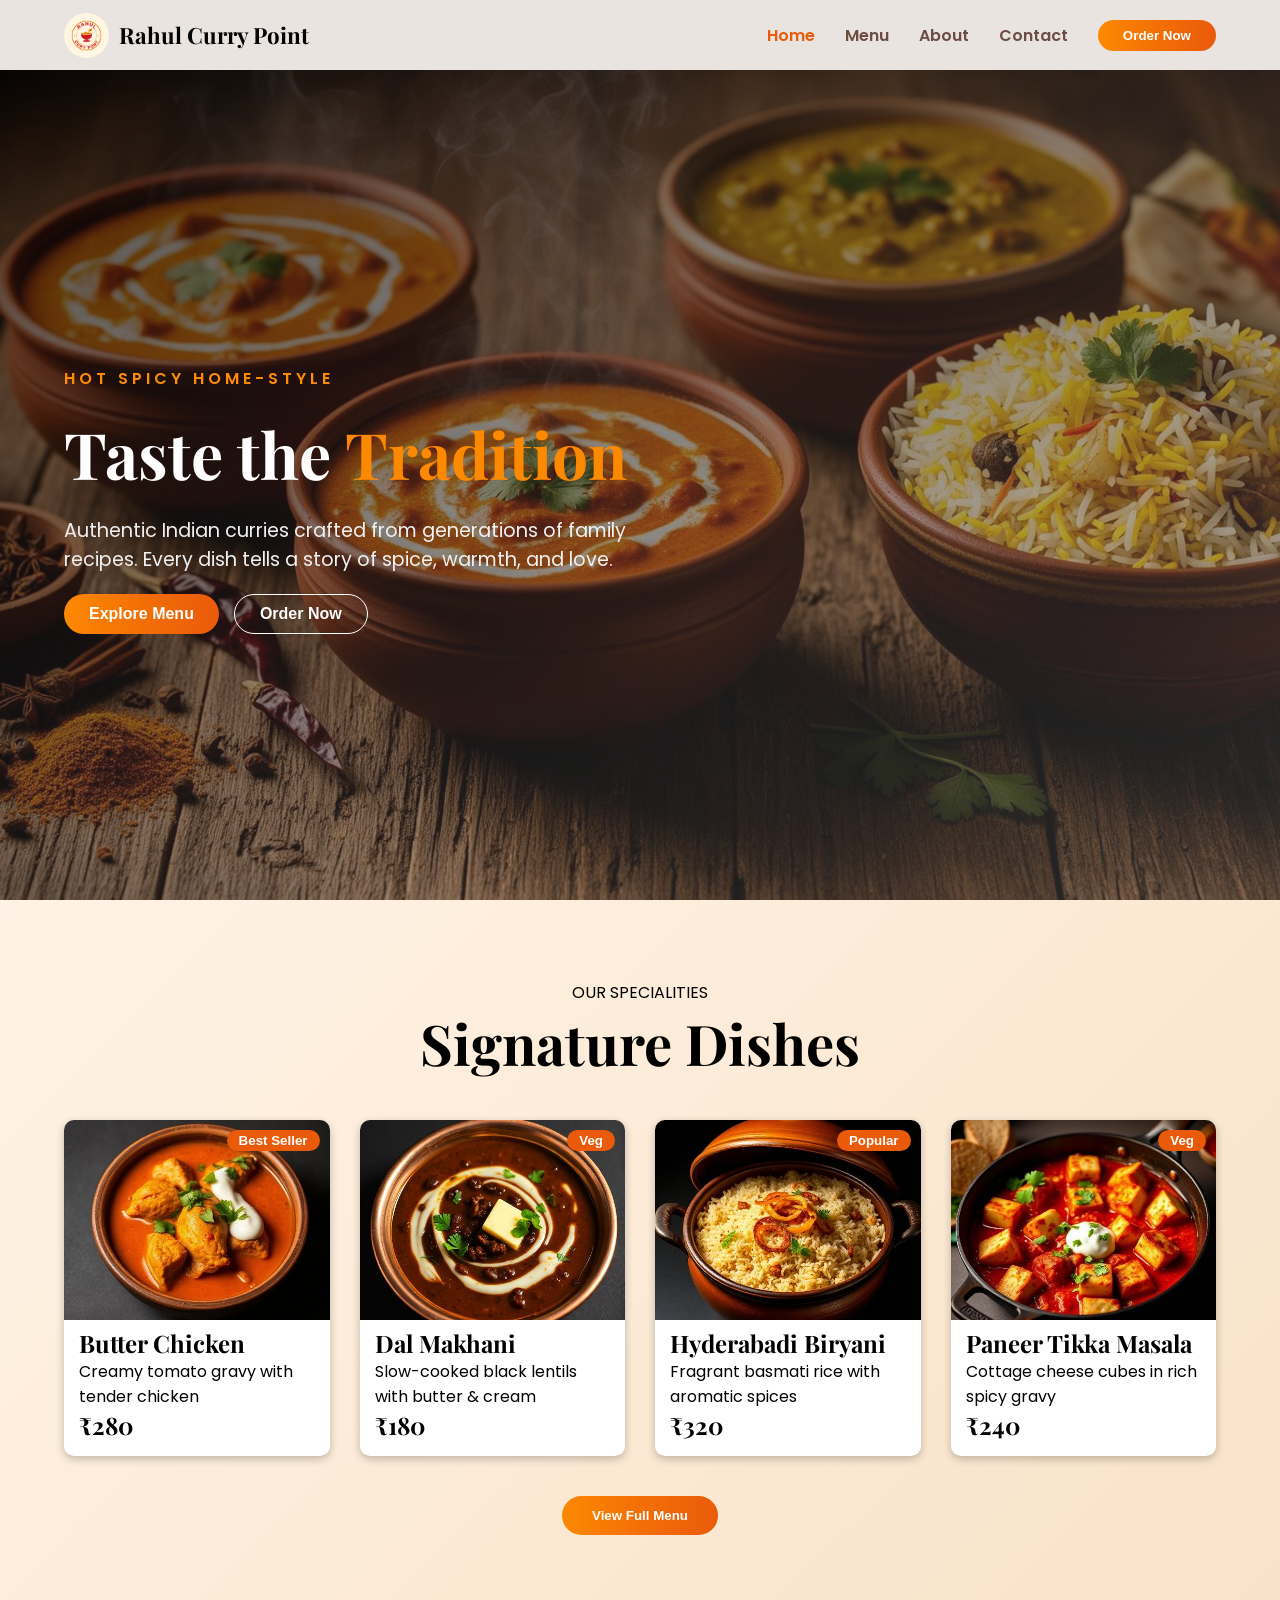
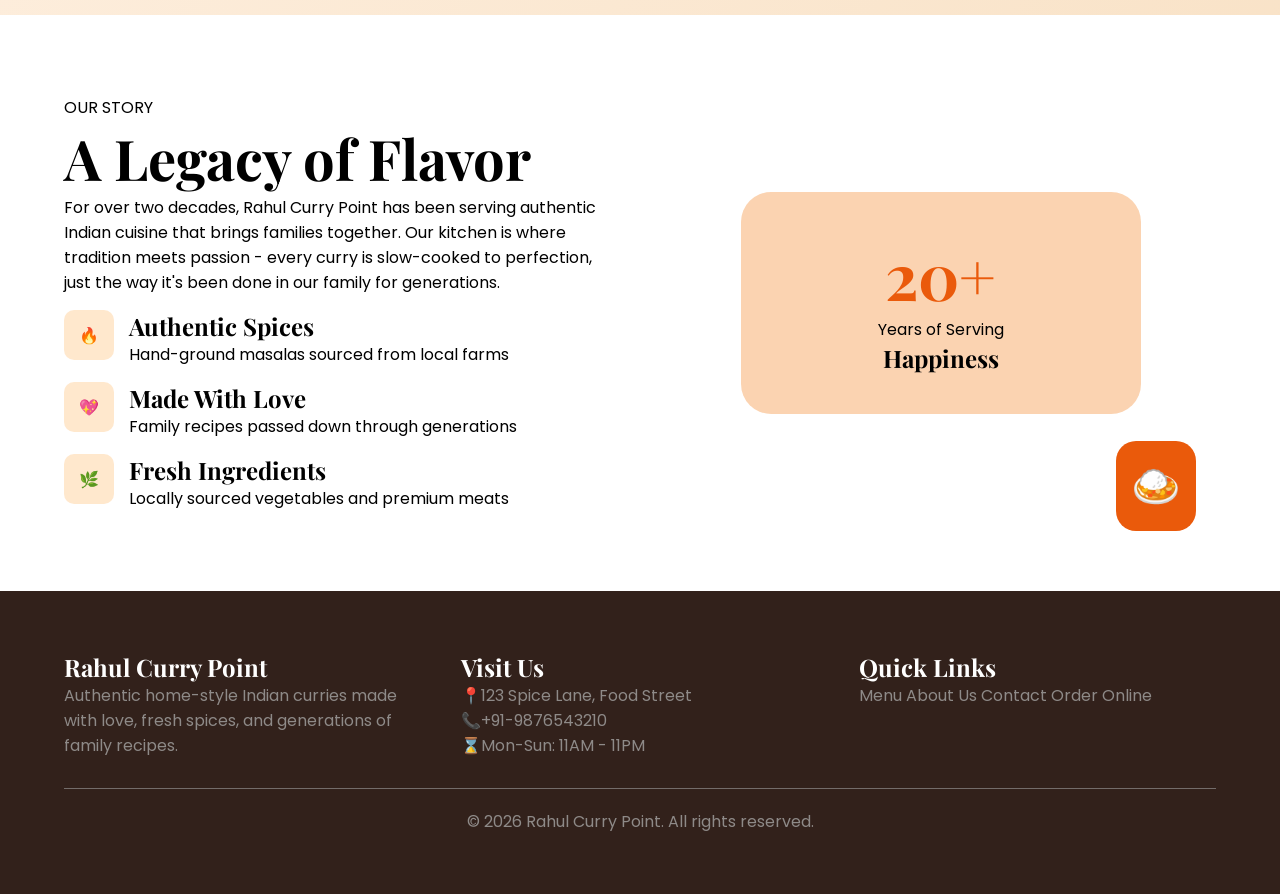
==== Home.html @ 24074eda "Added the project" ====
<!doctype html>
<html lang="en">
  <head>
    <meta charset="UTF-8" />
    <meta name="viewport" content="width=device-width, initial-scale=1.0" />
    <title>Rahul Curry Point - Home</title>
    <link rel="stylesheet" href="./Home.css" />
    <link rel="shortcut icon" href="./assets/images/logo-Dx2SKpNx.png" type="image/x-icon">
  </head>
  <body>
    <section id="one">
      <nav>
        <aside id="nav_one">
          <img src="./assets/images/logo-Dx2SKpNx.png" alt="logo" />
          <h1><a href="./Home.html">Rahul Curry Point</a></h1>
        </aside>
        <aside id="nav_two">
          <a href="#" class="active">Home</a>
          <a href="./Menu.html">Menu</a>
          <a href="#three">About</a>
          <a href="#four">Contact</a>
          <button>Order Now</button>
        </aside>
      </nav>

      <header>
        <p id="tagline">HOT SPICY HOME-STYLE</p>
        <h1>
          Taste the
          <span>Tradition</span>
        </h1>
        <p id="description">
          Authentic Indian curries crafted from generations 
          of family recipes. Every dish tells a story of spice,
          warmth, and love.
        </p>
        <div id="btn_group">
          <button id="explore_btn"><a href="./Menu.html">Explore Menu</a></button>
          <button id="order_btn"><a href="./Menu.html">Order Now</a></button>
        </div>
      </header>
    </section>

    <section id="two">
      <aside id="menu1">
        <p>OUR SPECIALITIES</p>
        <h1>Signature Dishes</h1>
      </aside>

      <aside id="menu2">
        <div class="menu2_cards">
          <img src="./assets/images/butter-chicken.jpg" alt="butterChicken" />
          <button>Best Seller</button>
          <h2 id="recipe">Butter Chicken</h2>
          <p>Creamy tomato gravy with tender chicken</p>
          <h2 id="price">₹280</h2>
        </div>

        <div class="menu2_cards">
          <img src="./assets/images/dal-makhani.jpg" alt="DalMakhani" />
          <button>Veg</button>
          <h2 id="recipe">Dal Makhani</h2>
          <p>Slow-cooked black lentils with butter & cream</p>
          <h2 id="price">₹180</h2>
        </div>

        <div class="menu2_cards">
          <img src="./assets/images/biryani.jpg" alt="Hyderabadi Biryani" />
          <button>Popular</button>
          <h2 id="recipe">Hyderabadi Biryani</h2>
          <p>Fragrant basmati rice with aromatic spices</p>
          <h2 id="price">₹320</h2>
        </div>

        <div class="menu2_cards">
          <img src="./assets/images/paneer-tikka.jpg" alt="paneer Tikka" />
          <button>Veg</button>
          <h2 id="recipe">Paneer Tikka Masala</h2>
          <p>Cottage cheese cubes in rich spicy gravy</p>
          <h2 id="price">₹240</h2>
        </div>
      </aside>

      <aside id="menu3">
        <button><a href="./Menu.html">View Full Menu</a></button>
      </aside>
    </section>

    <section id="three">
      <aside id="about_one">
        <p id="about_one_title">OUR STORY</p>
        <h1>A Legacy of <span>Flavor</span></h1>
        <p id="about_one_desc">
          For over two decades, Rahul Curry Point has been serving authentic
          Indian cuisine that brings families together. Our kitchen is where
          tradition meets passion - every curry is slow-cooked to perfection,
          just the way it's been done in our family for generations.
        </p>

        <div class="about_features">
          <aside class="features_one">
            <div>🔥</div>
          </aside>
          <aside class="features_two">
            <h2>Authentic Spices</h2>
            <p>Hand-ground masalas sourced from local farms</p>
          </aside>
        </div>

        <div class="about_features">
          <aside class="features_one">
            <div>💖</div>
          </aside>
          <aside class="features_two">
            <h2>Made With Love</h2>
            <p>Family recipes passed down through generations</p>
          </aside>
        </div>

        <div class="about_features">
          <aside class="features_one">
            <div>🌿</div>
          </aside>
          <aside class="features_two">
            <h2>Fresh Ingredients</h2>
            <p>Locally sourced vegetables and premium meats</p>
          </aside>
        </div>
      </aside>

      <aside id="about_two">
        <div id="experience">
          <h1>20+</h1>
          <p>Years of Serving</p>
          <h2>Happiness</h2>
        </div>
        <div id="about_soup">🍛</div>
      </aside>
    </section>

    <section id="four">
      <article id="four_one">
        <aside id="contact_one">
          <h2>Rahul Curry Point</h2>
          <p>
            Authentic home-style Indian curries made with love, fresh
            spices, and generations of family recipes.
          </p>
        </aside>

        <aside id="contact_two">
          <h2>Visit Us</h2>
          <p>📍123 Spice Lane, Food Street</p>
          <p>📞+91-9876543210</p>
          <p>⌛Mon-Sun: 11AM - 11PM</p>
        </aside>

        <aside id="contact_three">
          <h2>Quick Links</h2>
          <a href="#">Menu</a>
          <a href="#">About Us</a>
          <a href="#">Contact</a>
          <a href="#">Order Online</a>
        </aside>
      </article>

      <article id="four_two">
        &copy; 2026 Rahul Curry Point. All rights reserved.
      </article>
    </section>

    <script src="./Home.js"></script>
  </body>
</html>
---- Home.css ----
@import url("https://fonts.googleapis.com/css2?family=Playfair+Display:wght@400;600;700&family=Poppins:wght@300;400;500;600;700&display=swap");

* {
  margin: 0;
  padding: 0;
  box-sizing: border-box;
}

body {
  font-family: "Poppins", sans-serif;
  overflow-x: hidden;
}

a {
  text-decoration: none;
  color: inherit;
}

h1, h2 {
  font-family: "Playfair Display", serif;
}

#one {
  min-height: 100vh;
  width: 100%;
  background: linear-gradient(
      to bottom right,
      rgba(0, 0, 0, 0.7),
      rgba(128, 128, 128, 0.3)
    ),
    url("./assets/images/heroBackgroun.png") center/cover no-repeat;
}

#one nav {
  height: 70px;
  width: 100%;
  background: #e9e4e0;
  display: flex;
  justify-content: space-between;
  align-items: center;
  padding: 0 5%;
  position: fixed;
  top: 0;
  z-index: 100;
}

#nav_one {
  display: flex;
  align-items: center;
  gap: 10px;
}

#nav_one img {
  height: 45px;
  width: 45px;
  border-radius: 50%;
}

#nav_one h1 a {
  font-size: 1.4rem;
  color: black;
}

#nav_two {
  display: flex;
  align-items: center;
  gap: 30px;
}

#nav_two a {
  font-weight: 600;
  color: #6d4c41;
}

#nav_two a.active {
  color: #ea5a0b;
}

#nav_two button {
  border: none;
  border-radius: 30px;
  padding: 8px 25px;
  background: linear-gradient(to right, #fd8901, #f36f06, #ea5a0b);
  font-weight: 600;
  color: white;
  cursor: pointer;
}

header {
  min-height: 100vh;
  padding: 0 5%;
  padding-top: 100px;
  display: flex;
  flex-direction: column;
  justify-content: center;
  gap: 20px;
}

#tagline {
  color: #ff8c00;
  font-weight: 600;
  letter-spacing: 4px;
}

header h1 {
  font-size: clamp(2rem, 6vw, 4rem);
  color: white;
}

header h1 span {
  color: #fd8901;
}

#description {
  font-size: clamp(1rem, 2vw, 1.2rem);
  color: #f0f0f0;
  max-width: 600px;
}

#btn_group {
  display: flex;
  flex-wrap: wrap;
  gap: 15px;
}

#btn_group button {
  border-radius: 30px;
  padding: 10px 25px;
  font-weight: 600;
  font-size: 1rem;
  cursor: pointer;
}

#explore_btn {
  background: linear-gradient(to right, #fd8901, #f36f06, #ea5a0b);
  color: white;
  border: none;
}

#order_btn {
  background: transparent;
  border: 1px solid white;
  color: white;
}

#two {
  padding: 80px 5%;
  background: linear-gradient(135deg, hsl(30, 100%, 95%), hsl(33, 80%, 88%));
}

#menu1 {
  text-align: center;
  margin-bottom: 40px;
}

#menu1 h1 {
  font-size: clamp(2rem, 5vw, 3.5rem);
}

#menu2 {
  display: grid;
  grid-template-columns: repeat(auto-fit, minmax(250px, 1fr));
  gap: 30px;
}

.menu2_cards {
  background: white;
  border-radius: 10px;
  overflow: hidden;
  box-shadow: rgba(0, 0, 0, 0.24) 0px 3px 8px;
  position: relative;
  padding-bottom: 15px;
}

.menu2_cards img {
  width: 100%;
  height: 200px;
  object-fit: cover;
}

.menu2_cards button {
  position: absolute;
  top: 10px;
  right: 10px;
  border-radius: 30px;
  border: none;
  padding: 3px 12px;
  background: #ea5a0b;
  color: white;
  font-weight: 600;
}

.menu2_cards h2,
.menu2_cards p {
  padding: 0 15px;
}

#menu3 {
  text-align: center;
  margin-top: 40px;
}

#menu3 button {
  border-radius: 30px;
  padding: 12px 30px;
  font-weight: 600;
  border: none;
  background: linear-gradient(to right, #fd8901, #f36f06, #ea5a0b);
  color: white;
}

#three {
  padding: 80px 5%;
  display: flex;
  flex-wrap: wrap;
  gap: 50px;
}

#about_one,
#about_two {
  flex: 1 1 400px;
}

#about_one h1 {
  font-size: clamp(2rem, 5vw, 3.5rem);
}

.about_features {
  display: flex;
  gap: 15px;
  margin-top: 15px;
}

.features_one div {
  height: 50px;
  width: 50px;
  border-radius: 10px;
  background: #ff8c0032;
  display: flex;
  justify-content: center;
  align-items: center;
}

#about_two {
  display: flex;
  justify-content: center;
  align-items: center;
  position: relative;
}

#experience {
  width: 100%;
  max-width: 400px;
  background: #f371064f;
  border-radius: 30px;
  padding: 40px;
  text-align: center;
}

#experience h1 {
  font-size: clamp(2rem, 6vw, 4rem);
  color: #ea5a0b;
}

#about_soup {
  position: absolute;
  bottom: -20px;
  right: 20px;
  font-size: 2.5rem;
  background: #ea5a0b;
  padding: 15px;
  border-radius: 20px;
}

#four {
  padding: 60px 5%;
  background: #32211b;
  color: white;
}

#four_one {
  display: flex;
  flex-wrap: wrap;
  gap: 40px;
  border-bottom: 1px solid rgba(159, 159, 159, 0.6);
  padding-bottom: 30px;
}

#four_one aside {
  flex: 1 1 250px;
}

#four_one p,
#contact_three a {
  color: #8e8a88;
}

#four_two {
  text-align: center;
  padding-top: 20px;
  color: #8e8a88;
}

@media (max-width: 768px) {

  #nav_two {
    position: absolute;
    top: 70px;
    right: 0;
    background: #e9e4e0;
    width: 100%;
    flex-direction: column;
    align-items: center;
    gap: 20px;
    padding: 20px 0;
    display: none;
  }

  #nav_two.active {
    display: flex;
  }

  #nav_two button {
    width: 60%;
  }

  header {
    text-align: center;
    align-items: center;
  }

  #btn_group {
    justify-content: center;
  }

}
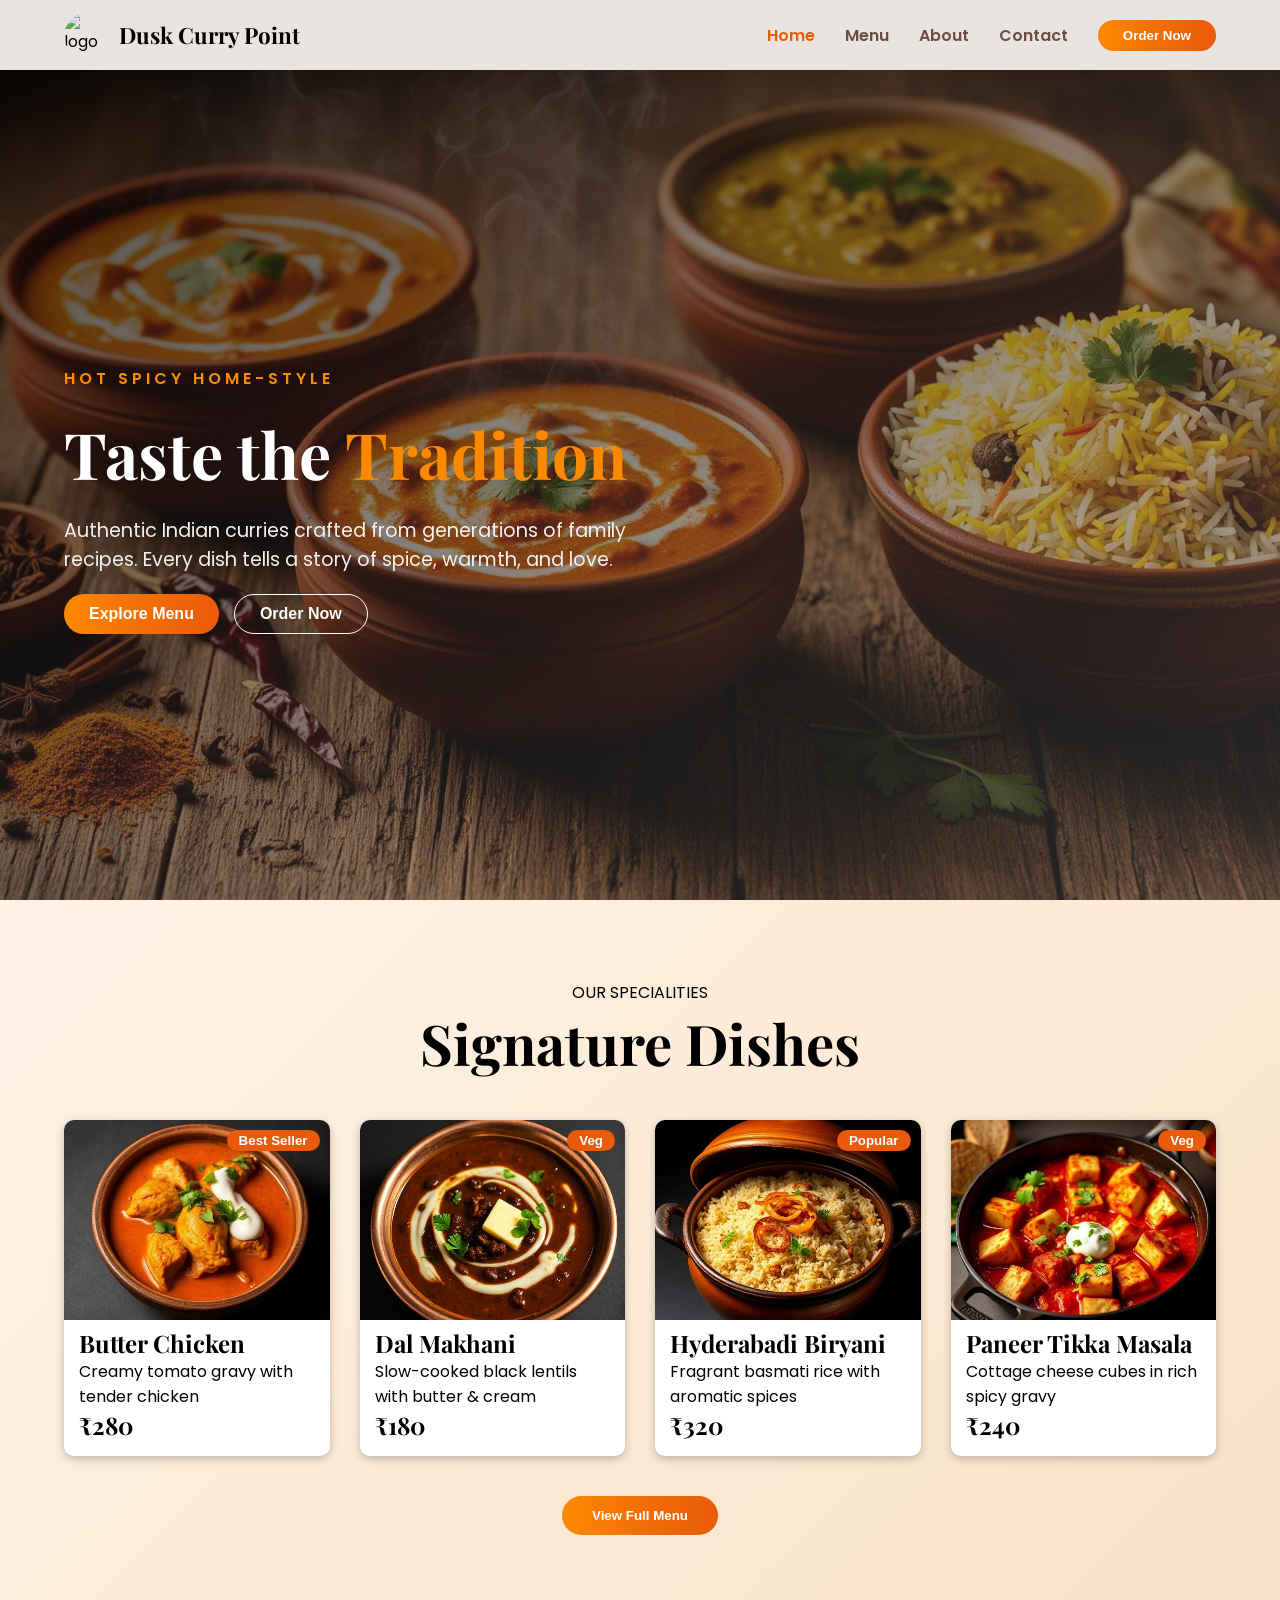
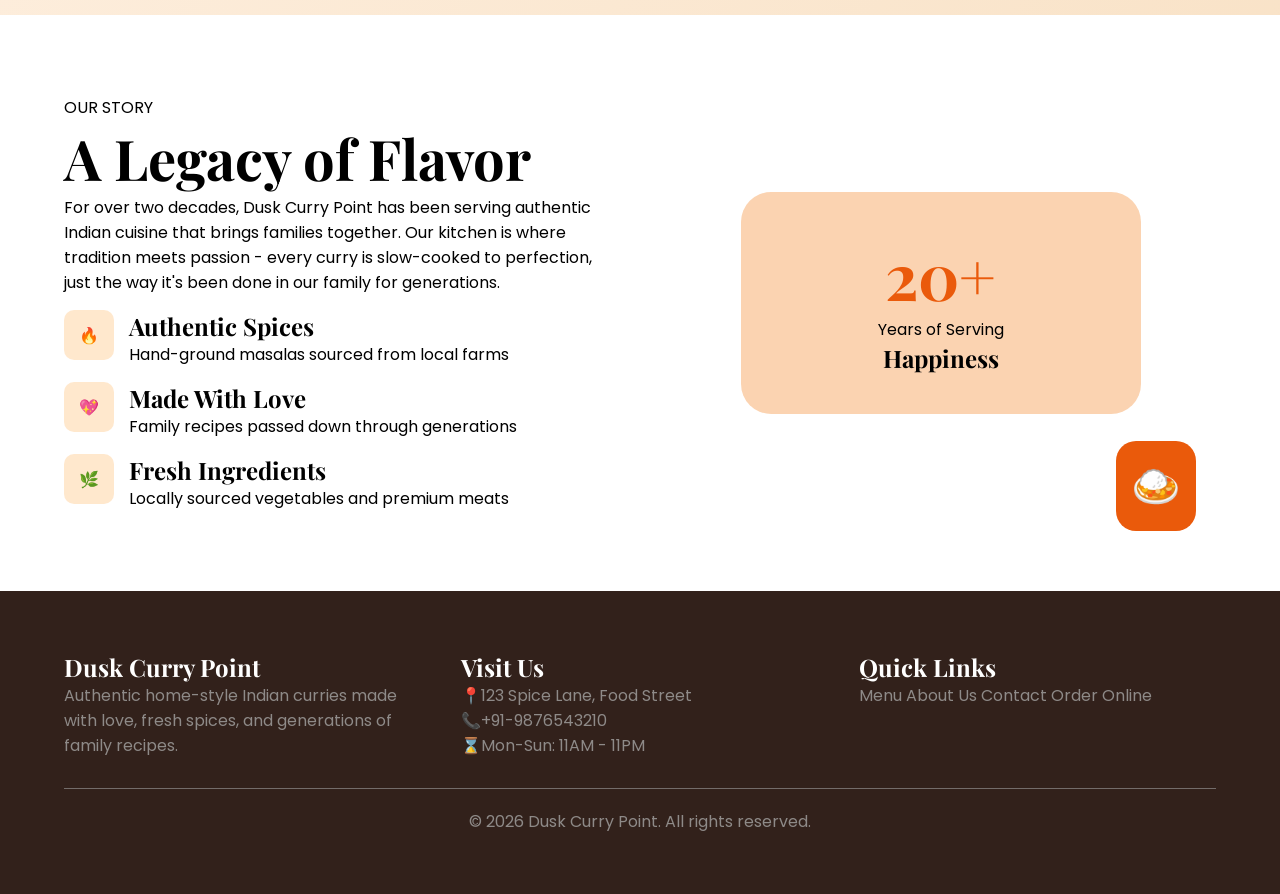
==== commit 371cb209: "Updated Logo" ====
--- a/Home.html
+++ b/Home.html
@@ -3,7 +3,7 @@
   <head>
     <meta charset="UTF-8" />
     <meta name="viewport" content="width=device-width, initial-scale=1.0" />
-    <title>Rahul Curry Point - Home</title>
+    <title>Dusk Curry Point - Home</title>
     <link rel="stylesheet" href="./Home.css" />
     <link rel="shortcut icon" href="./assets/images/logo-Dx2SKpNx.png" type="image/x-icon">
   </head>
@@ -12,7 +12,7 @@
       <nav>
         <aside id="nav_one">
           <img src="./assets/images/logo-Dx2SKpNx.png" alt="logo" />
-          <h1><a href="./Home.html">Rahul Curry Point</a></h1>
+          <h1><a href="./Home.html">Dusk Curry Point</a></h1>
         </aside>
         <aside id="nav_two">
           <a href="#" class="active">Home</a>
@@ -91,7 +91,7 @@
         <p id="about_one_title">OUR STORY</p>
         <h1>A Legacy of <span>Flavor</span></h1>
         <p id="about_one_desc">
-          For over two decades, Rahul Curry Point has been serving authentic
+          For over two decades, Dusk Curry Point has been serving authentic
           Indian cuisine that brings families together. Our kitchen is where
           tradition meets passion - every curry is slow-cooked to perfection,
           just the way it's been done in our family for generations.
@@ -141,7 +141,7 @@
     <section id="four">
       <article id="four_one">
         <aside id="contact_one">
-          <h2>Rahul Curry Point</h2>
+          <h2>Dusk Curry Point</h2>
           <p>
             Authentic home-style Indian curries made with love, fresh
             spices, and generations of family recipes.
@@ -165,7 +165,7 @@
       </article>
 
       <article id="four_two">
-        &copy; 2026 Rahul Curry Point. All rights reserved.
+        &copy; 2026 Dusk Curry Point. All rights reserved.
       </article>
     </section>
 
--- a/Home.css
+++ b/Home.css
@@ -333,4 +333,53 @@
     justify-content: center;
   }
 
+}
+
+/* Mobile */
+
+@media (max-width: 768px){
+
+    #nav{
+        padding:0 20px;
+        flex-direction:column;
+        height:auto;
+        gap:15px;
+        padding-top:15px;
+        padding-bottom:15px;
+    }
+
+    #tags{
+        flex-wrap:wrap;
+        justify-content:center;
+    }
+
+    #hero{
+        padding-left:20px;
+        padding-right:20px;
+        text-align:center;
+        justify-content:center;
+    }
+
+    .hero_text h1{
+        font-size:42px;
+        line-height:50px;
+    }
+
+    #about{
+        flex-direction:column;
+        padding:40px 20px;
+    }
+
+    #about_one,
+    #about_two{
+        width:100%;
+    }
+
+    #about_two{
+        height:400px;
+    }
+
+    #headings h1{
+        font-size:30px;
+    }
 }
